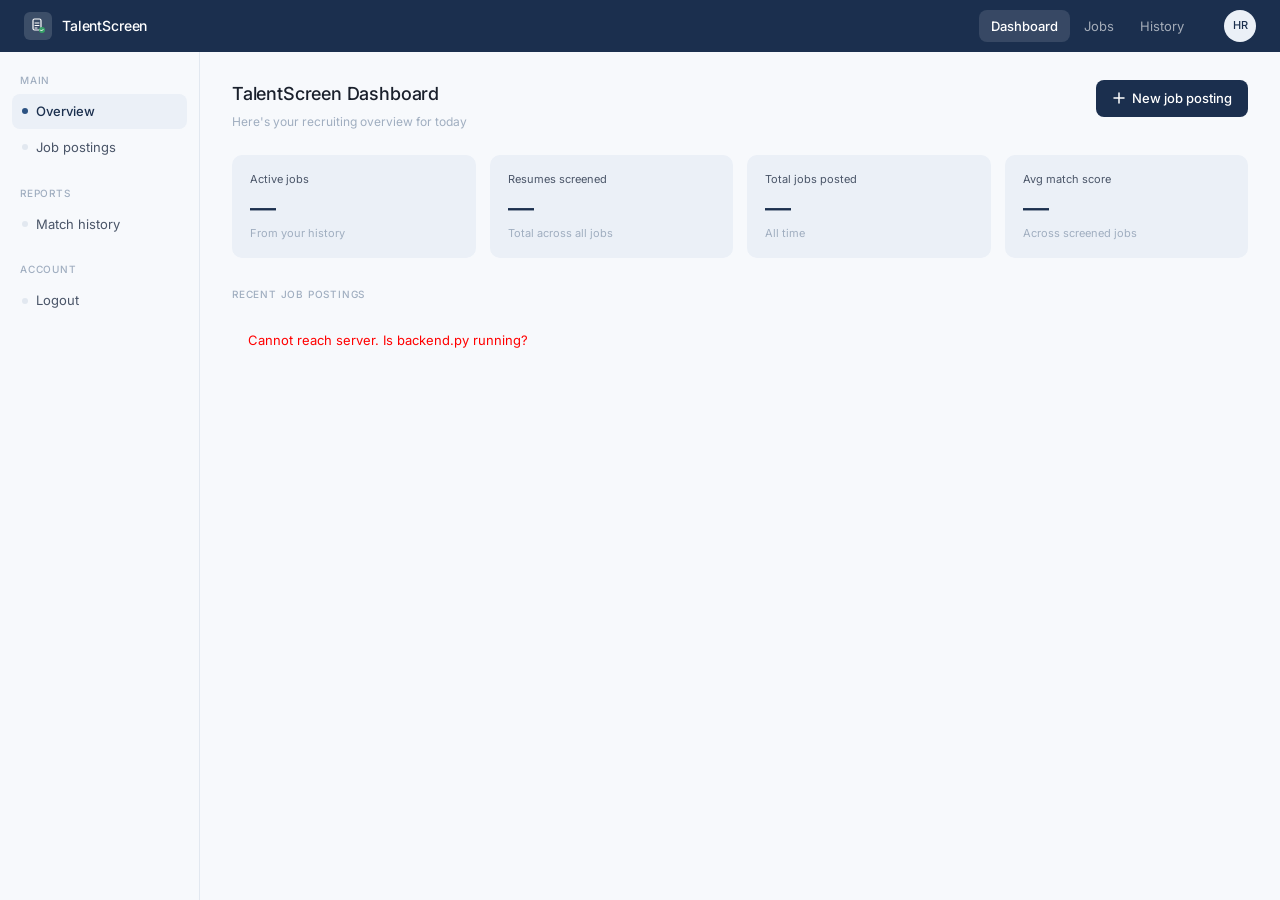
==== Frontend/index.html @ 894a9051 "Add frontend files" ====
<!DOCTYPE html>
<html lang="en">
<head>
  <meta charset="UTF-8">
  <meta name="viewport" content="width=device-width, initial-scale=1.0">
  <title>TalentScreen — Dashboard</title>
  <link rel="stylesheet" href="styles/main.css">
</head>
<body>

<div class="app-wrapper">

  <nav class="navbar">
    <div class="navbar-logo">
      <div class="navbar-logo-icon">
        
        <svg viewBox="0 0 16 16" fill="none" xmlns="http://www.w3.org/2000/svg">
          <rect x="3" y="1" width="8" height="11" rx="1.5" stroke="white" stroke-width="1.2"/>
          <path d="M5 5h4M5 7.5h4M5 10h2" stroke="white" stroke-width="1" stroke-linecap="round"/>
          <circle cx="12" cy="12" r="3" fill="#38A169"/>
          <path d="M10.5 12l1 1 1.5-1.5" stroke="white" stroke-width="1" stroke-linecap="round" stroke-linejoin="round"/>
        </svg>
      </div>
      <span class="navbar-logo-text">TalentScreen</span>
    </div>

    <div class="navbar-links">
      <a href="index.html"      class="navbar-link active">Dashboard</a>
      <a href="new-job.html"    class="navbar-link">Jobs</a>
      <a href="history.html"    class="navbar-link">History</a>

    </div>

    <div class="navbar-avatar">HR</div>
  </nav>

  
  <div class="main-layout">

    
    <aside class="sidebar">
      <p class="sidebar-section-label">Main</p>

      <a href="index.html" class="sidebar-item active">
        <span class="sidebar-dot"></span>
        Overview
      </a>
      <a href="new-job.html" class="sidebar-item">
        <span class="sidebar-dot"></span>
        Job postings
      </a>

      <p class="sidebar-section-label">Reports</p>

      <a href="history.html" class="sidebar-item">
        <span class="sidebar-dot"></span>
        Match history
      </a>

      <p class="sidebar-section-label">Account</p>


      <a href="#" class="sidebar-item">
        <span class="sidebar-dot"></span>
        Logout
      </a>
    </aside>

    
    <main class="content">

      
      <div class="page-header">
        <div>
          <h1 class="page-title">TalentScreen Dashboard</h1>
          <p class="page-subtitle">Here's your recruiting overview for today</p>
        </div>
        <a href="new-job.html" class="btn btn-primary">
          <svg width="14" height="14" viewBox="0 0 14 14" fill="none">
            <path d="M7 2v10M2 7h10" stroke="white" stroke-width="1.5" stroke-linecap="round"/>
          </svg>
          New job posting
        </a>
      </div>

      
      <div class="metrics-grid">
        <div class="metric-card">
          <p class="metric-label">Active jobs</p>
          <p class="metric-value" id="metricJobs">—</p>
          <p class="metric-sub">From your history</p>
        </div>
        <div class="metric-card">
          <p class="metric-label">Resumes screened</p>
          <p class="metric-value" id="metricResumes">—</p>
          <p class="metric-sub">Total across all jobs</p>
        </div>
        <div class="metric-card">
          <p class="metric-label">Total jobs posted</p>
          <p class="metric-value" id="metricTotal">—</p>
          <p class="metric-sub">All time</p>
        </div>
        <div class="metric-card">
          <p class="metric-label">Avg match score</p>
          <p class="metric-value" id="metricAvg">—</p>
          <p class="metric-sub">Across screened jobs</p>
        </div>
      </div>

      
      <p class="section-label">Recent job postings</p>

      <div class="jobs-grid" id="jobsGrid">

        
        <div class="job-card">
          <div class="job-card-top">
            <span class="job-title">Python ML Engineer</span>
            <span class="badge badge-active">Active</span>
          </div>
          <p class="job-meta">Engineering · Full-time · Posted 3 days ago</p>
          <div class="job-footer">
            <span class="job-stat">84 resumes &nbsp;·&nbsp; top match 91%</span>
            <a href="results.html" class="btn btn-sm">View results</a>
          </div>
        </div>

        
        <div class="job-card">
          <div class="job-card-top">
            <span class="job-title">Frontend Developer</span>
            <span class="badge badge-active">Active</span>
          </div>
          <p class="job-meta">Engineering · Full-time · Posted 1 week ago</p>
          <div class="job-footer">
            <span class="job-stat">112 resumes &nbsp;·&nbsp; top match 87%</span>
            <a href="results.html" class="btn btn-sm">View results</a>
          </div>
        </div>

        
        <div class="job-card">
          <div class="job-card-top">
            <span class="job-title">HR Business Partner</span>
            <span class="badge badge-draft">Draft</span>
          </div>
          <p class="job-meta">People ops · Full-time · Not published yet</p>
          <div class="job-footer">
            <span class="job-stat">0 resumes uploaded</span>
            <a href="new-job.html" class="btn btn-sm">Continue</a>
          </div>
        </div>

        
        <div class="job-card">
          <div class="job-card-top">
            <span class="job-title">Data Analyst</span>
            <span class="badge badge-closed">Closed</span>
          </div>
          <p class="job-meta">Analytics · Contract · Closed 2 weeks ago</p>
          <div class="job-footer">
            <span class="job-stat">51 resumes &nbsp;·&nbsp; hired 1</span>
            <a href="#" class="btn btn-sm">Archive</a>
          </div>
        </div>

      </div>
      

    </main>
  </div>
</div>

<script>
  async function loadDashboard() {
    try {
      const resp = await fetch('http://127.0.0.1:5000/api/history');
      const jobs = await resp.json();

      const totalJobs    = jobs.length;
      const totalResumes = jobs.reduce((s, j) => s + (j.resume_count || 0), 0);
      const scored       = jobs.filter(j => j.top_score != null);
      const avgScore     = scored.length
        ? Math.round(scored.reduce((s, j) => s + j.top_score, 0) / scored.length)
        : 0;
      const activeJobs   = jobs.filter(j => (j.status || 'active') === 'active').length;

      document.getElementById('metricJobs').textContent    = activeJobs;
      document.getElementById('metricResumes').textContent = totalResumes;
      document.getElementById('metricTotal').textContent   = totalJobs;
      document.getElementById('metricAvg').textContent     = scored.length ? avgScore + '%' : '—';

      const grid = document.getElementById('jobsGrid');
      if (!jobs.length) {
        grid.innerHTML = '<p style="color:var(--text-muted); padding:16px;">No jobs yet. Create your first job posting!</p>';
        return;
      }

      grid.innerHTML = jobs.slice(0, 6).map(job => {
        const date       = new Date(job.created_at).toLocaleDateString('en-IN', { day: 'numeric', month: 'short', year: 'numeric' });
        const topScore   = job.top_score != null ? ` &nbsp;·&nbsp; top match ${job.top_score}%` : '';
        const status     = job.status || 'active';
        const badgeClass = status === 'active' ? 'badge-active' : status === 'draft' ? 'badge-draft' : 'badge-closed';
        const viewLink   = job.resume_count > 0
          ? `<a href="results.html?job_id=${job._id}" class="btn btn-sm">View results</a>`
          : `<a href="upload.html?job_id=${job._id}" class="btn btn-sm">Upload resumes</a>`;
        return `
          <div class="job-card">
            <div class="job-card-top">
              <span class="job-title">${job.job_title}</span>
              <span class="badge ${badgeClass}">${status.charAt(0).toUpperCase() + status.slice(1)}</span>
            </div>
            <p class="job-meta">Posted ${date}</p>
            <div class="job-footer">
              <span class="job-stat">${job.resume_count || 0} resumes${topScore}</span>
              ${viewLink}
            </div>
          </div>`;
      }).join('');

    } catch (err) {
      document.getElementById('jobsGrid').innerHTML =
        '<p style="color:red; padding:16px;">Cannot reach server. Is backend.py running?</p>';
    }
  }
  loadDashboard();
</script>

</body>
</html>
---- Frontend/styles/main.css ----
@import url('https://fonts.googleapis.com/css2?family=Inter:wght@400;500;600&display=swap');


:root {
  --navy:          #1B2F4E;
  --blue:          #2C5282;
  --page-bg:       #F7F9FC;
  --card-bg:       #FFFFFF;
  --metric-bg:     #EBF0F7;
  --border:        #E2E8F0;
  --text-primary:  #1A202C;
  --text-secondary:#4A5568;
  --text-muted:    #A0AEC0;
  --success:       #38A169;
  --success-light: #F0FFF4;
  --success-dark:  #276749;
  --warning:       #D69E2E;
  --warning-light: #FFFFF0;
  --warning-dark:  #744210;
  --danger:        #E53E3E;
  --danger-light:  #FFF5F5;
  --danger-dark:   #C53030;
  --neutral:       #CBD5E0;
  --radius-sm:     6px;
  --radius-md:     8px;
  --radius-lg:     12px;
  --radius-pill:   100px;
}


*, *::before, *::after { box-sizing: border-box; margin: 0; padding: 0; }
html, body { height: 100%; }
body {
  font-family: 'Inter', sans-serif;
  font-size: 13px;
  font-weight: 400;
  color: var(--text-primary);
  background: var(--page-bg);
  line-height: 1.6;
  -webkit-font-smoothing: antialiased;
}
a { text-decoration: none; color: inherit; }
button { font-family: 'Inter', sans-serif; cursor: pointer; }
input, textarea, select { font-family: 'Inter', sans-serif; }


.app-wrapper {
  display: flex;
  flex-direction: column;
  min-height: 100vh;
}


.navbar {
  height: 52px;
  background: var(--navy);
  display: flex;
  align-items: center;
  padding: 0 24px;
  gap: 16px;
  flex-shrink: 0;
  position: sticky;
  top: 0;
  z-index: 100;
}

.navbar-logo {
  display: flex;
  align-items: center;
  gap: 10px;
}

.navbar-logo-icon {
  width: 28px;
  height: 28px;
  border-radius: 6px;
  background: rgba(255,255,255,0.15);
  display: flex;
  align-items: center;
  justify-content: center;
  flex-shrink: 0;
}

.navbar-logo-icon svg {
  width: 16px;
  height: 16px;
}

.navbar-logo-text {
  font-size: 14px;
  font-weight: 500;
  color: #fff;
  letter-spacing: -0.01em;
}

.navbar-links {
  display: flex;
  align-items: center;
  gap: 2px;
  margin-left: auto;
}

.navbar-link {
  font-size: 13px;
  padding: 6px 12px;
  border-radius: var(--radius-md);
  color: rgba(255,255,255,0.6);
  transition: color 0.15s, background 0.15s;
}

.navbar-link:hover { color: rgba(255,255,255,0.9); }

.navbar-link.active {
  color: #fff;
  background: rgba(255,255,255,0.12);
  font-weight: 500;
}

.navbar-avatar {
  width: 32px;
  height: 32px;
  border-radius: 50%;
  background: var(--metric-bg);
  color: var(--navy);
  font-size: 11px;
  font-weight: 500;
  display: flex;
  align-items: center;
  justify-content: center;
  margin-left: 12px;
  flex-shrink: 0;
}

.main-layout {
  display: flex;
  flex: 1;
  min-height: 0;
}


.sidebar {
  width: 200px;
  flex-shrink: 0;
  background: var(--page-bg);
  border-right: 0.5px solid var(--border);
  padding: 20px 12px;
  overflow-y: auto;
}

.sidebar-section-label {
  font-size: 10px;
  font-weight: 500;
  text-transform: uppercase;
  letter-spacing: 0.08em;
  color: var(--text-muted);
  padding: 0 8px;
  margin-bottom: 6px;
  margin-top: 20px;
}

.sidebar-section-label:first-child { margin-top: 0; }

.sidebar-item {
  display: flex;
  align-items: center;
  gap: 8px;
  padding: 7px 10px;
  border-radius: var(--radius-md);
  font-size: 13px;
  color: var(--text-secondary);
  transition: background 0.12s, color 0.12s;
  cursor: pointer;
  margin-bottom: 1px;
}

.sidebar-item:hover {
  background: var(--metric-bg);
  color: var(--text-primary);
}

.sidebar-item.active {
  background: var(--metric-bg);
  color: var(--navy);
  font-weight: 500;
}

.sidebar-dot {
  width: 6px;
  height: 6px;
  border-radius: 50%;
  background: var(--border);
  flex-shrink: 0;
  transition: background 0.12s;
}

.sidebar-item.active .sidebar-dot { background: var(--blue); }


.content {
  flex: 1;
  padding: 28px 32px;
  overflow-y: auto;
  min-width: 0;
}


.page-header {
  display: flex;
  align-items: flex-start;
  justify-content: space-between;
  margin-bottom: 24px;
}

.page-title {
  font-size: 18px;
  font-weight: 500;
  color: var(--text-primary);
  margin-bottom: 3px;
  letter-spacing: -0.01em;
}

.page-subtitle {
  font-size: 12px;
  color: var(--text-muted);
}


.section-label {
  font-size: 10px;
  font-weight: 500;
  text-transform: uppercase;
  letter-spacing: 0.08em;
  color: var(--text-muted);
  margin-bottom: 12px;
}

.metrics-grid {
  display: grid;
  grid-template-columns: repeat(4, 1fr);
  gap: 14px;
  margin-bottom: 28px;
}

.metric-card {
  background: var(--metric-bg);
  border-radius: 10px;
  padding: 16px 18px;
}

.metric-label {
  font-size: 11px;
  color: var(--text-secondary);
  margin-bottom: 6px;
}

.metric-value {
  font-size: 26px;
  font-weight: 500;
  color: var(--navy);
  line-height: 1;
  margin-bottom: 4px;
  letter-spacing: -0.02em;
}

.metric-sub {
  font-size: 11px;
  color: var(--text-muted);
}


.card {
  background: var(--card-bg);
  border: 0.5px solid var(--border);
  border-radius: var(--radius-lg);
  padding: 20px;
}

.card-title {
  font-size: 13px;
  font-weight: 500;
  color: var(--text-primary);
  margin-bottom: 14px;
}


.jobs-grid {
  display: grid;
  grid-template-columns: 1fr 1fr;
  gap: 14px;
}

.job-card {
  background: var(--card-bg);
  border: 0.5px solid var(--border);
  border-radius: var(--radius-lg);
  padding: 18px 20px;
  transition: border-color 0.15s;
}

.job-card:hover { border-color: #CBD5E0; }

.job-card-top {
  display: flex;
  align-items: flex-start;
  justify-content: space-between;
  margin-bottom: 6px;
}

.job-title {
  font-size: 13px;
  font-weight: 500;
  color: var(--text-primary);
}

.job-meta {
  font-size: 11px;
  color: var(--text-muted);
  margin-bottom: 14px;
}

.job-footer {
  display: flex;
  align-items: center;
  justify-content: space-between;
}

.job-stat {
  font-size: 11px;
  color: var(--text-secondary);
}


.btn {
  display: inline-flex;
  align-items: center;
  gap: 6px;
  padding: 8px 16px;
  border-radius: var(--radius-md);
  font-size: 13px;
  font-weight: 500;
  border: none;
  transition: background 0.15s, border-color 0.15s, transform 0.1s;
  cursor: pointer;
  white-space: nowrap;
}

.btn:active { transform: scale(0.98); }

.btn-primary {
  background: var(--navy);
  color: #fff;
}
.btn-primary:hover { background: var(--blue); }

.btn-outline {
  background: transparent;
  color: var(--text-primary);
  border: 0.5px solid var(--border);
}
.btn-outline:hover { background: var(--metric-bg); }

.btn-sm {
  padding: 5px 12px;
  font-size: 11px;
  border-radius: var(--radius-md);
  background: transparent;
  border: 0.5px solid var(--border);
  color: var(--text-secondary);
  font-weight: 400;
  transition: background 0.12s, color 0.12s;
}
.btn-sm:hover { background: var(--metric-bg); color: var(--text-primary); }


.badge {
  display: inline-block;
  font-size: 10px;
  font-weight: 500;
  padding: 3px 9px;
  border-radius: var(--radius-pill);
}

.badge-active  { background: var(--success-light); color: var(--success-dark); }
.badge-draft   { background: var(--metric-bg);     color: var(--text-secondary); }
.badge-closed  { background: var(--danger-light);  color: var(--danger-dark); }

.badge-high    { background: var(--success-light); color: var(--success-dark); }
.badge-medium  { background: var(--warning-light); color: var(--warning-dark); }
.badge-low     { background: var(--danger-light);  color: var(--danger-dark); }


.divider {
  height: 0.5px;
  background: var(--border);
  border: none;
  margin: 16px 0;
}


.score-bar-wrap {
  display: flex;
  align-items: center;
  gap: 10px;
}

.score-bar-track {
  flex: 1;
  height: 5px;
  border-radius: 3px;
  background: var(--border);
  overflow: hidden;
}

.score-bar-fill {
  height: 100%;
  border-radius: 3px;
  transition: width 0.4s ease;
}

.score-bar-fill.high   { background: var(--success); }
.score-bar-fill.medium { background: var(--warning); }
.score-bar-fill.low    { background: var(--neutral); }

.score-val {
  font-size: 12px;
  font-weight: 500;
  min-width: 32px;
  text-align: right;
}

.score-val.high   { color: var(--success-dark); }
.score-val.medium { color: var(--warning-dark); }
.score-val.low    { color: var(--text-muted); }


.table-wrap {
  border: 0.5px solid var(--border);
  border-radius: var(--radius-lg);
  overflow: hidden;
}

table {
  width: 100%;
  border-collapse: collapse;
}

thead th {
  text-align: left;
  padding: 10px 14px;
  font-size: 10px;
  font-weight: 500;
  text-transform: uppercase;
  letter-spacing: 0.07em;
  color: var(--text-muted);
  border-bottom: 0.5px solid var(--border);
  background: var(--card-bg);
}

tbody td {
  padding: 11px 14px;
  border-bottom: 0.5px solid var(--border);
  vertical-align: middle;
  color: var(--text-primary);
}

tbody tr:last-child td { border-bottom: none; }

tbody tr:hover td { background: var(--page-bg); }

.td-name { font-weight: 500; font-size: 12px; }
.td-sub  { font-size: 11px; color: var(--text-muted); margin-top: 1px; }
.td-rank { font-size: 11px; font-weight: 500; color: var(--text-muted); }


.form-group { margin-bottom: 16px; }

.form-label {
  display: block;
  font-size: 12px;
  font-weight: 500;
  color: var(--text-secondary);
  margin-bottom: 6px;
}

.form-input,
.form-select,
.form-textarea {
  width: 100%;
  padding: 9px 12px;
  font-size: 13px;
  color: var(--text-primary);
  background: var(--card-bg);
  border: 0.5px solid var(--border);
  border-radius: var(--radius-md);
  outline: none;
  transition: border-color 0.15s, box-shadow 0.15s;
  font-family: 'Inter', sans-serif;
}

.form-input:focus,
.form-select:focus,
.form-textarea:focus {
  border-color: var(--blue);
  box-shadow: 0 0 0 3px rgba(44, 82, 130, 0.1);
}

.form-textarea { resize: vertical; line-height: 1.6; }

.form-hint {
  font-size: 11px;
  color: var(--text-muted);
  margin-top: 4px;
}


.tags-wrap {
  display: flex;
  flex-wrap: wrap;
  gap: 6px;
  padding: 8px;
  border: 0.5px solid var(--border);
  border-radius: var(--radius-md);
  background: var(--card-bg);
  min-height: 40px;
}

.tag {
  display: inline-flex;
  align-items: center;
  gap: 4px;
  background: var(--metric-bg);
  color: var(--blue);
  font-size: 11px;
  font-weight: 500;
  padding: 3px 10px;
  border-radius: var(--radius-pill);
}

.skill-tag         { background: var(--page-bg); color: var(--text-secondary); border: 0.5px solid var(--border); font-size: 11px; padding: 3px 10px; border-radius: var(--radius-pill); display: inline-block; }
.skill-tag.matched { background: var(--success-light); color: var(--success-dark); border-color: #C6F6D5; }

.upload-zone {
  border: 1.5px dashed var(--neutral);
  border-radius: var(--radius-lg);
  padding: 36px 24px;
  text-align: center;
  background: var(--page-bg);
  transition: border-color 0.15s, background 0.15s;
  cursor: pointer;
  margin-bottom: 20px;
}

.upload-zone:hover,
.upload-zone.drag-over {
  border-color: var(--blue);
  background: var(--metric-bg);
}

.upload-zone-icon {
  width: 40px;
  height: 40px;
  border-radius: var(--radius-md);
  background: var(--card-bg);
  border: 0.5px solid var(--border);
  display: flex;
  align-items: center;
  justify-content: center;
  margin: 0 auto 10px;
}

.upload-zone-title {
  font-size: 13px;
  font-weight: 500;
  color: var(--text-primary);
  margin-bottom: 4px;
}

.upload-zone-hint { font-size: 11px; color: var(--text-muted); }


.file-list { display: flex; flex-direction: column; gap: 8px; margin-bottom: 20px; }

.file-item {
  display: flex;
  align-items: center;
  gap: 12px;
  padding: 10px 14px;
  border: 0.5px solid var(--border);
  border-radius: var(--radius-md);
  background: var(--card-bg);
}

.file-badge {
  width: 30px;
  height: 30px;
  border-radius: var(--radius-sm);
  background: var(--danger-light);
  color: var(--danger-dark);
  font-size: 9px;
  font-weight: 600;
  display: flex;
  align-items: center;
  justify-content: center;
  flex-shrink: 0;
  letter-spacing: 0.03em;
}

.file-name {
  flex: 1;
  font-size: 12px;
  color: var(--text-primary);
}

.file-size { font-size: 11px; color: var(--text-muted); }

.file-check {
  width: 18px;
  height: 18px;
  border-radius: 50%;
  background: var(--success-light);
  display: flex;
  align-items: center;
  justify-content: center;
  flex-shrink: 0;
}


.stepper { display: flex; flex-direction: column; gap: 0; }

.step-row {
  display: flex;
  align-items: center;
  gap: 10px;
  padding: 4px 0;
}

.step-circle {
  width: 22px;
  height: 22px;
  border-radius: 50%;
  display: flex;
  align-items: center;
  justify-content: center;
  font-size: 10px;
  font-weight: 500;
  flex-shrink: 0;
}

.step-circle.done    { background: var(--success-light); color: var(--success-dark); }
.step-circle.active  { background: var(--navy); color: #fff; }
.step-circle.pending { background: var(--page-bg); color: var(--text-muted); border: 0.5px solid var(--border); }

.step-label { font-size: 12px; }
.step-label.active  { color: var(--text-primary); font-weight: 500; }
.step-label.pending { color: var(--text-muted); }
.step-label.done    { color: var(--text-secondary); }

.step-connector {
  width: 1px;
  height: 14px;
  background: var(--border);
  margin-left: 11px;
}

@keyframes spin { to { transform: rotate(360deg); } }

.spinner {
  width: 44px;
  height: 44px;
  border-radius: 50%;
  border: 3px solid var(--border);
  border-top-color: var(--navy);
  animation: spin 0.9s linear infinite;
  margin: 0 auto 16px;
}


.detail-row {
  display: flex;
  justify-content: space-between;
  align-items: center;
  padding: 7px 0;
  border-bottom: 0.5px solid var(--border);
  font-size: 12px;
}

.detail-row:last-child { border-bottom: none; }
.detail-key { color: var(--text-secondary); }
.detail-val { font-weight: 500; color: var(--text-primary); }


.avatar {
  width: 40px;
  height: 40px;
  border-radius: 50%;
  background: var(--metric-bg);
  color: var(--navy);
  font-size: 13px;
  font-weight: 500;
  display: flex;
  align-items: center;
  justify-content: center;
  flex-shrink: 0;
}

.two-col {
  display: grid;
  grid-template-columns: 1fr 1fr;
  gap: 16px;
}


.flex-between {
  display: flex;
  align-items: center;
  justify-content: space-between;
}

.flex-center {
  display: flex;
  align-items: center;
}

.gap-8  { gap: 8px; }
.gap-12 { gap: 12px; }
.gap-16 { gap: 16px; }

.mt-4  { margin-top: 4px; }
.mt-8  { margin-top: 8px; }
.mt-12 { margin-top: 12px; }
.mt-16 { margin-top: 16px; }
.mt-24 { margin-top: 24px; }
.mb-8  { margin-bottom: 8px; }
.mb-12 { margin-bottom: 12px; }
.mb-16 { margin-bottom: 16px; }
.mb-24 { margin-bottom: 24px; }

.text-muted   { color: var(--text-muted); }
.text-small   { font-size: 11px; }
.text-success { color: var(--success-dark); }
.font-medium  { font-weight: 500; }


.progress-wrap { margin-bottom: 6px; }
.progress-label-row { display: flex; justify-content: space-between; font-size: 11px; color: var(--text-muted); margin-bottom: 5px; }
.progress-track { height: 5px; border-radius: 3px; background: var(--border); overflow: hidden; }
.progress-fill  { height: 100%; border-radius: 3px; background: var(--blue); }


.log-card {
  background: var(--page-bg);
  border: 0.5px solid var(--border);
  border-radius: var(--radius-md);
  padding: 14px 18px;
  font-size: 12px;
  line-height: 2;
  max-width: 340px;
  margin: 20px auto 0;
  text-align: left;
}

.log-done    { color: var(--success-dark); }
.log-active  { color: var(--navy); font-weight: 500; }
.log-pending { color: var(--text-muted); }

.table-footnote {
  font-size: 11px;
  color: var(--text-muted);
  margin-top: 8px;
  text-align: right;
  font-style: italic;
}


.sidebar-meta-label { font-size: 11px; font-weight: 500; color: var(--text-muted); margin-bottom: 2px; text-transform: uppercase; letter-spacing: 0.06em; font-size: 10px; }
.sidebar-meta-value { font-size: 12px; font-weight: 500; color: var(--text-primary); }
.sidebar-meta-sub   { font-size: 11px; color: var(--text-muted); margin-top: 1px; }
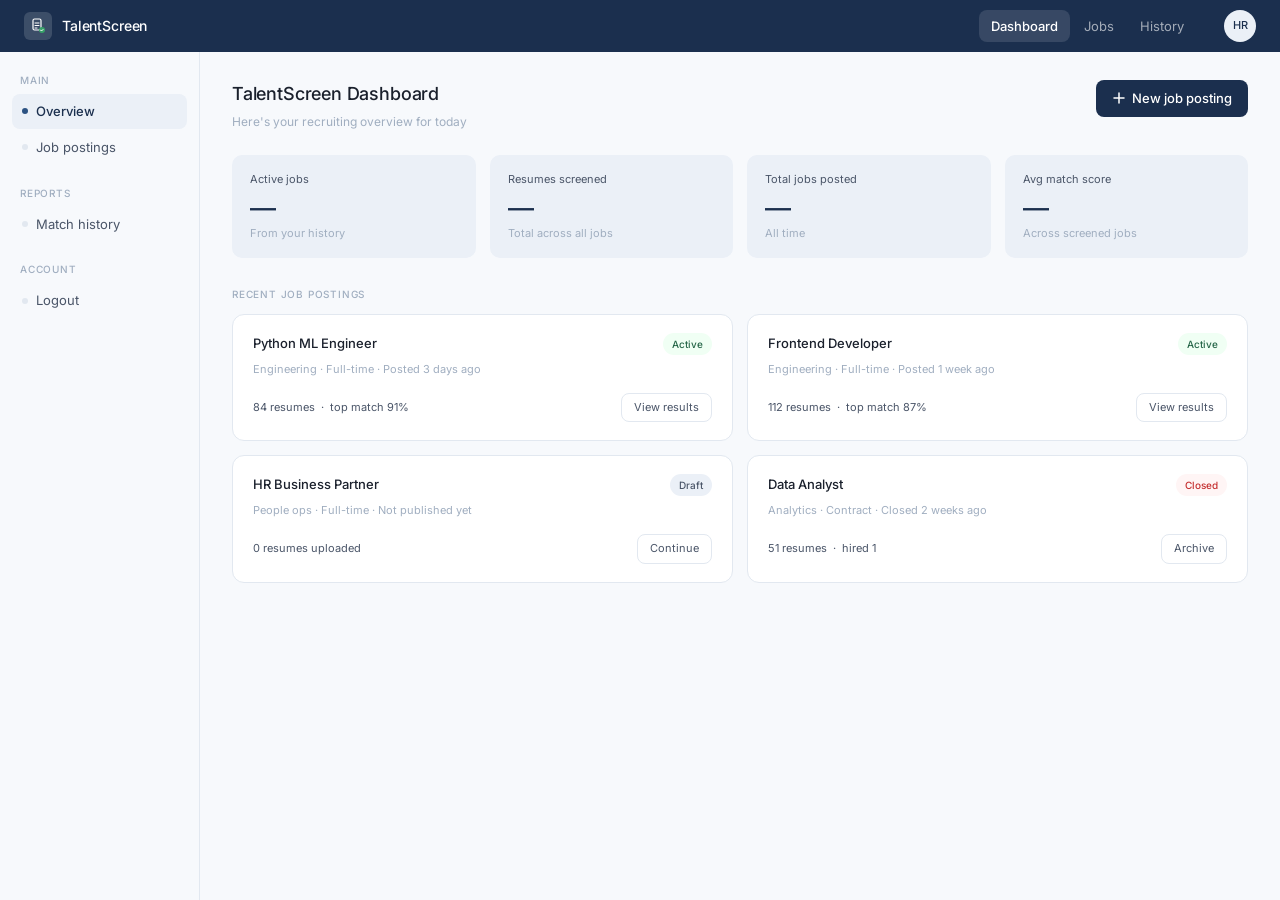
==== commit 9f8d5bda: "Updated Frontend" ====
--- a/Frontend/index.html
+++ b/Frontend/index.html
@@ -10,6 +10,7 @@
 
 <div class="app-wrapper">
 
+  
   <nav class="navbar">
     <div class="navbar-logo">
       <div class="navbar-logo-icon">
@@ -31,7 +32,22 @@
 
     </div>
 
-    <div class="navbar-avatar">HR</div>
+    
+    <div class="navbar-avatar" id="avatarBtn" onclick="toggleDropdown()">
+      <span id="avatarInitials">HR</span>
+      <div class="avatar-dropdown" id="avatarDropdown">
+        <div class="avatar-dd-header">
+          <div class="avatar-dd-name" id="ddName">HR Admin</div>
+          <div class="avatar-dd-email" id="ddEmail">Loading...</div>
+        </div>
+        <div class="avatar-dd-item danger" onclick="logout(event)">
+          <svg width="14" height="14" viewBox="0 0 14 14" fill="none">
+            <path d="M5 2H3a1 1 0 00-1 1v8a1 1 0 001 1h2M10 10l3-3-3-3M13 7H5" stroke="currentColor" stroke-width="1.3" stroke-linecap="round" stroke-linejoin="round"/>
+          </svg>
+          Logout
+        </div>
+      </div>
+    </div>
   </nav>
 
   
@@ -60,7 +76,7 @@
       <p class="sidebar-section-label">Account</p>
 
 
-      <a href="#" class="sidebar-item">
+      <a href="#" class="sidebar-item" id="logoutBtn" onclick="logout(event)">
         <span class="sidebar-dot"></span>
         Logout
       </a>
@@ -172,9 +188,16 @@
 </div>
 
 <script>
+  const BACKEND = 'http://127.0.0.1:5000';
+
+  
+  fetch(`${BACKEND}/api/me`, { credentials: 'include' })
+    .then(r => { if (!r.ok) window.location.href = 'login.html'; })
+    .catch(() => { window.location.href = 'login.html'; });
+
   async function loadDashboard() {
     try {
-      const resp = await fetch('http://127.0.0.1:5000/api/history');
+      const resp = await fetch(`${BACKEND}/api/history`, { credentials: 'include' });
       const jobs = await resp.json();
 
       const totalJobs    = jobs.length;
@@ -220,10 +243,50 @@
 
     } catch (err) {
       document.getElementById('jobsGrid').innerHTML =
-        '<p style="color:red; padding:16px;">Cannot reach server. Is backend.py running?</p>';
+        '<p style="color:red; padding:16px;">Cannot reach server. Is app.py running?</p>';
     }
   }
   loadDashboard();
+
+  
+  const BACKEND = 'http://127.0.0.1:5000';
+
+  
+  fetch(`${BACKEND}/api/me`, { credentials: 'include' })
+    .then(r => r.json())
+    .then(data => {
+      if (data.name) {
+        const initials = data.name.split(' ').map(w => w[0]).join('').toUpperCase().slice(0,2);
+        document.getElementById('avatarInitials').textContent = initials;
+        document.getElementById('ddName').textContent  = data.name;
+        document.getElementById('ddEmail').textContent = data.email;
+      } else {
+        window.location.href = 'login.html';
+      }
+    })
+    .catch(() => { window.location.href = 'login.html'; });
+
+  function toggleDropdown() {
+    document.getElementById('avatarDropdown').classList.toggle('open');
+  }
+
+  
+  document.addEventListener('click', function(e) {
+    const btn = document.getElementById('avatarBtn');
+    if (!btn.contains(e.target)) {
+      document.getElementById('avatarDropdown').classList.remove('open');
+    }
+  });
+
+  
+  async function logout(e) {
+    e.preventDefault();
+    e.stopPropagation();
+    try {
+      await fetch(`${BACKEND}/logout`, { credentials: 'include' });
+    } catch (_) {}
+    window.location.href = 'login.html';
+  }
 </script>
 
 </body>
--- a/Frontend/styles/main.css
+++ b/Frontend/styles/main.css
@@ -30,7 +30,14 @@
 }
 
 
-*, *::before, *::after { box-sizing: border-box; margin: 0; padding: 0; }
+*, *::before, *::after {
+  box-sizing: border-box;
+  margin: 0;
+  padding: 0;
+  cursor: default;           
+  user-select: none;         
+  -webkit-user-select: none;
+}
 html, body { height: 100%; }
 body {
   font-family: 'Inter', sans-serif;
@@ -41,9 +48,17 @@
   line-height: 1.6;
   -webkit-font-smoothing: antialiased;
 }
-a { text-decoration: none; color: inherit; }
+a { text-decoration: none; color: inherit; cursor: pointer; }
 button { font-family: 'Inter', sans-serif; cursor: pointer; }
-input, textarea, select { font-family: 'Inter', sans-serif; }
+
+
+input, textarea, select {
+  font-family: 'Inter', sans-serif;
+  user-select: text;
+  -webkit-user-select: text;
+  cursor: text;
+}
+
 
 
 .app-wrapper {
@@ -51,7 +66,6 @@
   flex-direction: column;
   min-height: 100vh;
 }
-
 
 .navbar {
   height: 52px;
@@ -131,7 +145,82 @@
   justify-content: center;
   margin-left: 12px;
   flex-shrink: 0;
-}
+  cursor: pointer;
+  position: relative;
+  transition: box-shadow 0.15s;
+  user-select: none;
+}
+
+.navbar-avatar:hover {
+  box-shadow: 0 0 0 3px rgba(255,255,255,0.15);
+}
+
+
+.avatar-dropdown {
+  position: absolute;
+  top: calc(100% + 10px);
+  right: 0;
+  width: 220px;
+  background: #fff;
+  border: 0.5px solid var(--border);
+  border-radius: var(--radius-lg);
+  box-shadow: 0 8px 24px rgba(27, 47, 78, 0.12);
+  z-index: 999;
+  overflow: hidden;
+  display: none;
+  animation: dropIn 0.15s ease;
+}
+
+@keyframes dropIn {
+  from { opacity: 0; transform: translateY(-6px); }
+  to   { opacity: 1; transform: translateY(0); }
+}
+
+.avatar-dropdown.open { display: block; }
+
+.avatar-dd-header {
+  padding: 14px 16px 12px;
+  border-bottom: 0.5px solid var(--border);
+}
+
+.avatar-dd-name {
+  font-size: 13px;
+  font-weight: 500;
+  color: var(--text-primary);
+  margin-bottom: 2px;
+  white-space: nowrap;
+  overflow: hidden;
+  text-overflow: ellipsis;
+}
+
+.avatar-dd-email {
+  font-size: 11px;
+  color: var(--text-muted);
+  white-space: nowrap;
+  overflow: hidden;
+  text-overflow: ellipsis;
+}
+
+.avatar-dd-item {
+  display: flex;
+  align-items: center;
+  gap: 10px;
+  padding: 10px 16px;
+  font-size: 13px;
+  color: var(--text-secondary);
+  cursor: pointer;
+  transition: background 0.12s, color 0.12s;
+}
+
+.avatar-dd-item:hover {
+  background: var(--page-bg);
+  color: var(--text-primary);
+}
+
+.avatar-dd-item.danger { color: var(--danger); }
+.avatar-dd-item.danger:hover { background: var(--danger-light); color: var(--danger-dark); }
+
+
 
 .main-layout {
   display: flex;
@@ -236,6 +325,7 @@
   margin-bottom: 12px;
 }
 
+
 .metrics-grid {
   display: grid;
   grid-template-columns: repeat(4, 1fr);
@@ -397,7 +487,6 @@
   border: none;
   margin: 16px 0;
 }
-
 
 .score-bar-wrap {
   display: flex;
@@ -540,6 +629,7 @@
 
 .skill-tag         { background: var(--page-bg); color: var(--text-secondary); border: 0.5px solid var(--border); font-size: 11px; padding: 3px 10px; border-radius: var(--radius-pill); display: inline-block; }
 .skill-tag.matched { background: var(--success-light); color: var(--success-dark); border-color: #C6F6D5; }
+
 
 .upload-zone {
   border: 1.5px dashed var(--neutral);
@@ -626,7 +716,6 @@
   flex-shrink: 0;
 }
 
-
 .stepper { display: flex; flex-direction: column; gap: 0; }
 
 .step-row {
@@ -663,6 +752,7 @@
   background: var(--border);
   margin-left: 11px;
 }
+
 
 @keyframes spin { to { transform: rotate(360deg); } }
 
@@ -710,7 +800,6 @@
   grid-template-columns: 1fr 1fr;
   gap: 16px;
 }
-
 
 .flex-between {
   display: flex;
@@ -742,12 +831,10 @@
 .text-success { color: var(--success-dark); }
 .font-medium  { font-weight: 500; }
 
-
 .progress-wrap { margin-bottom: 6px; }
 .progress-label-row { display: flex; justify-content: space-between; font-size: 11px; color: var(--text-muted); margin-bottom: 5px; }
 .progress-track { height: 5px; border-radius: 3px; background: var(--border); overflow: hidden; }
 .progress-fill  { height: 100%; border-radius: 3px; background: var(--blue); }
-
 
 .log-card {
   background: var(--page-bg);
@@ -765,6 +852,7 @@
 .log-active  { color: var(--navy); font-weight: 500; }
 .log-pending { color: var(--text-muted); }
 
+
 .table-footnote {
   font-size: 11px;
   color: var(--text-muted);
